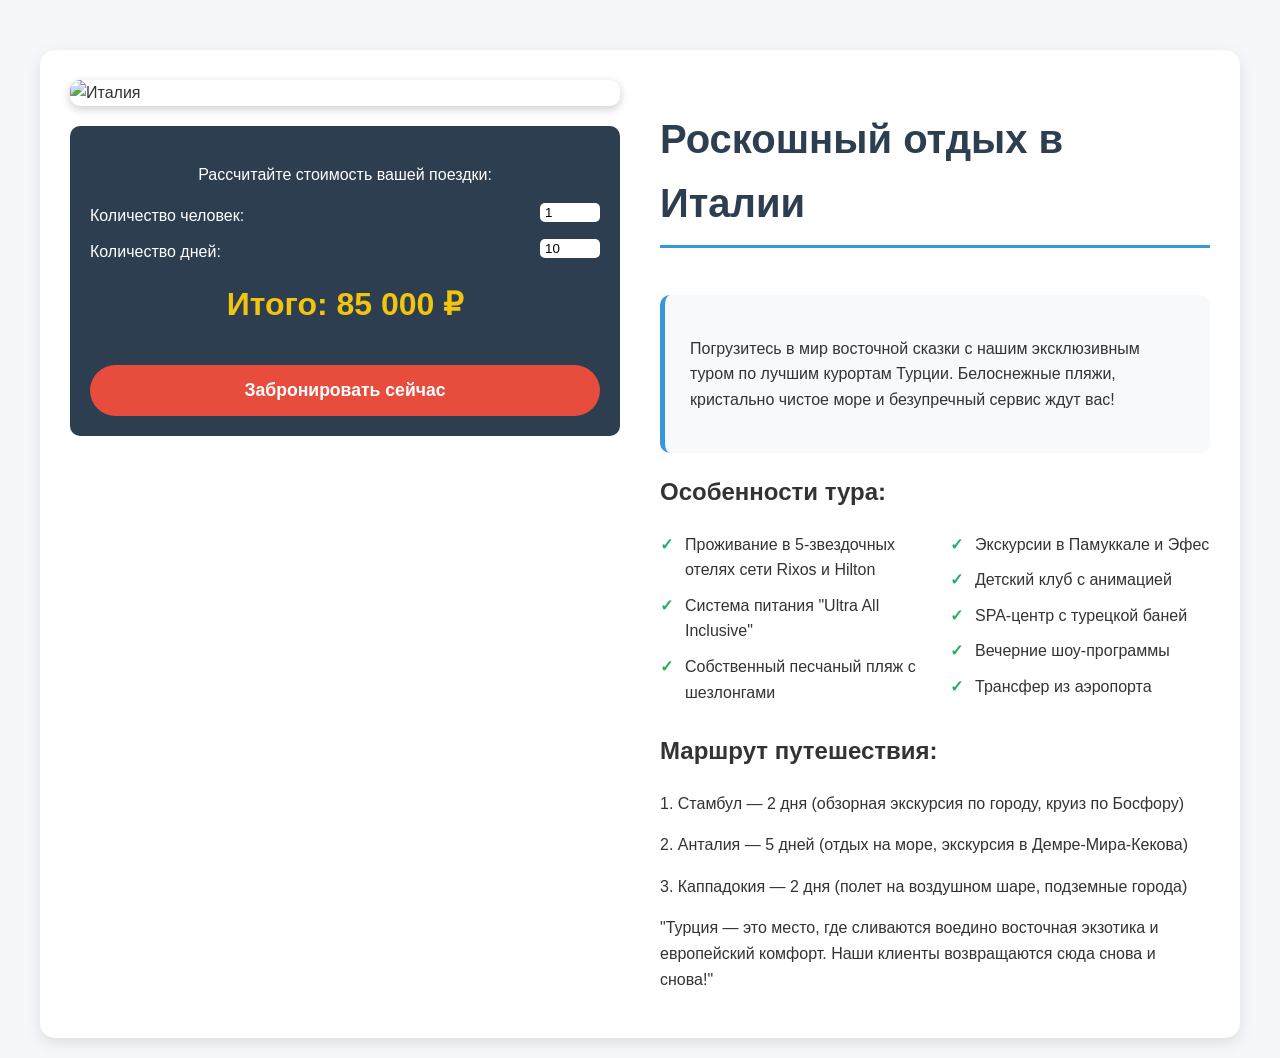
==== index.html @ 200dd564 "Rename continue.html to index.html" ====
<!DOCTYPE html>
<html lang="ru">
<head>
    <meta charset="UTF-8">
    <meta name="viewport" content="width=device-width, initial-scale=1.0">
    <title>Мир Путешествий - Турция</title>
    <link rel="stylesheet" href="photo.css">
</head>
<body>
    <div class="container">
        <div class="photo-block">
            <div class="left-column">
                <div class="photo">
                    <img src="https://avatars.mds.yandex.net/i?id=8371295e917603efcf663c13f57bed16_l-5333965-images-thumbs&n=13" alt="Италия">
                </div>
        
                <div class="price-block">
                    <p>Рассчитайте стоимость вашей поездки:</p>
                    <div class="calc-inputs">
                        <label>Количество человек: 
                            <input type="number" id="people" value="1" min="1">
                        </label>
                        <label>Количество дней: 
                            <input type="number" id="days" value="10" min="1">
                        </label>
                    </div>
                    <div class="price">Итого: <span id="total-price">85 000</span> ₽</div>
                    <p id="discount-info"></p>
                    <button class="btn" id="book-btn">Забронировать сейчас</button>
                </div>
            </div>
        
            <div class="description">
                <h1>Роскошный отдых в Италии</h1>
                
                <div class="highlight">
                    <p>Погрузитесь в мир восточной сказки с нашим эксклюзивным туром по лучшим курортам Турции. 
                    Белоснежные пляжи, кристально чистое море и безупречный сервис ждут вас!</p>
                </div>
                
                <h2>Особенности тура:</h2>
                <ul class="features">
                    <li>Проживание в 5-звездочных отелях сети Rixos и Hilton</li>
                    <li>Система питания "Ultra All Inclusive"</li>
                    <li>Собственный песчаный пляж с шезлонгами</li>
                    <li>Экскурсии в Памуккале и Эфес</li>
                    <li>Детский клуб с анимацией</li>
                    <li>SPA-центр с турецкой баней</li>
                    <li>Вечерние шоу-программы</li>
                    <li>Трансфер из аэропорта</li>
                </ul>
                
                <h2>Маршрут путешествия:</h2>
                <div class="route">
                    <p>1. Стамбул — 2 дня (обзорная экскурсия по городу, круиз по Босфору)</p>
                    <p>2. Анталия — 5 дней (отдых на море, экскурсия в Демре-Мира-Кекова)</p>
                    <p>3. Каппадокия — 2 дня (полет на воздушном шаре, подземные города)</p>
                </div>
                
                <p class="footer-quote">"Турция — это место, где сливаются воедино восточная экзотика и европейский комфорт. Наши клиенты возвращаются сюда снова и снова!"</p>
            </div>
        </div>
    </div>
    <script src="script.js"></script>
</body>
</html>
---- photo.css ----
body {
    font-family: 'Segoe UI', Tahoma, Geneva, Verdana, sans-serif;
    margin: 0;
    padding: 0;
    background-color: #f5f7fa;
    color: #333;
    line-height: 1.6;
}

.container {
    max-width: 1200px;
    margin: 0 auto;
    padding: 20px;
}

.photo-block {
    display: flex;
    flex-wrap: wrap;
    gap: 40px;
    margin-top: 30px;
    background: white;
    border-radius: 15px;
    padding: 30px;
    box-shadow: 0 5px 15px rgba(0,0,0,0.1);
}


.left-column {
    flex: 1;
    min-width: 300px;
    display: flex;
    flex-direction: column;
    gap: 20px;
}

.photo {
    border-radius: 10px;
    overflow: hidden;
    box-shadow: 0 3px 10px rgba(0,0,0,0.2);
}

.photo img {
    width: 100%;
    height: auto;
    display: block;
    transition: transform 0.5s;
}

.photo img:hover {
    transform: scale(1.03);
}


.price-block {
    background: #2c3e50;
    color: white;
    padding: 20px;
    border-radius: 10px;
    text-align: center;
}

.price {
    font-size: 2rem;
    font-weight: bold;
    color: #f1c40f;
    margin: 10px 0;
}

.btn {
    display: inline-block;
    background: #e74c3c;
    color: white;
    padding: 15px 30px;
    border-radius: 50px;
    text-decoration: none;
    font-weight: bold;
    margin-top: 20px;
    transition: all 0.3s;
    border: none;
    cursor: pointer;
    font-size: 1.1rem;
    width: 100%; 
}

.btn:hover {
    background: #c0392b;
    transform: translateY(-3px);
    box-shadow: 0 5px 15px rgba(0,0,0,0.2);
}


.calc-inputs {
    display: flex;
    flex-direction: column;
    gap: 10px;
    margin-bottom: 15px;
    text-align: left;
}

.calc-inputs input {
    width: 50px;
    float: right;
    border-radius: 5px;
    border: none;
    padding: 2px 5px;
}

#discount-info {
    color: #f1c40f;
    font-size: 0.9rem;
    margin-bottom: 10px;
}

.error {
    color: #ff4d4d !important;
}

.description { flex: 1; min-width: 300px; }
h1 { color: #2c3e50; font-size: 2.5rem; border-bottom: 3px solid #3498db; padding-bottom: 10px; display: inline-block; }
.highlight { background-color: #f8f9fa; padding: 25px; border-radius: 10px; margin: 20px 0; border-left: 5px solid #3498db; }
ul.features { columns: 2; column-gap: 30px; list-style: none; padding: 0; }
ul.features li { margin-bottom: 10px; position: relative; padding-left: 25px; }
ul.features li:before { content: "✓"; color: #27ae60; position: absolute; left: 0; font-weight: bold; }
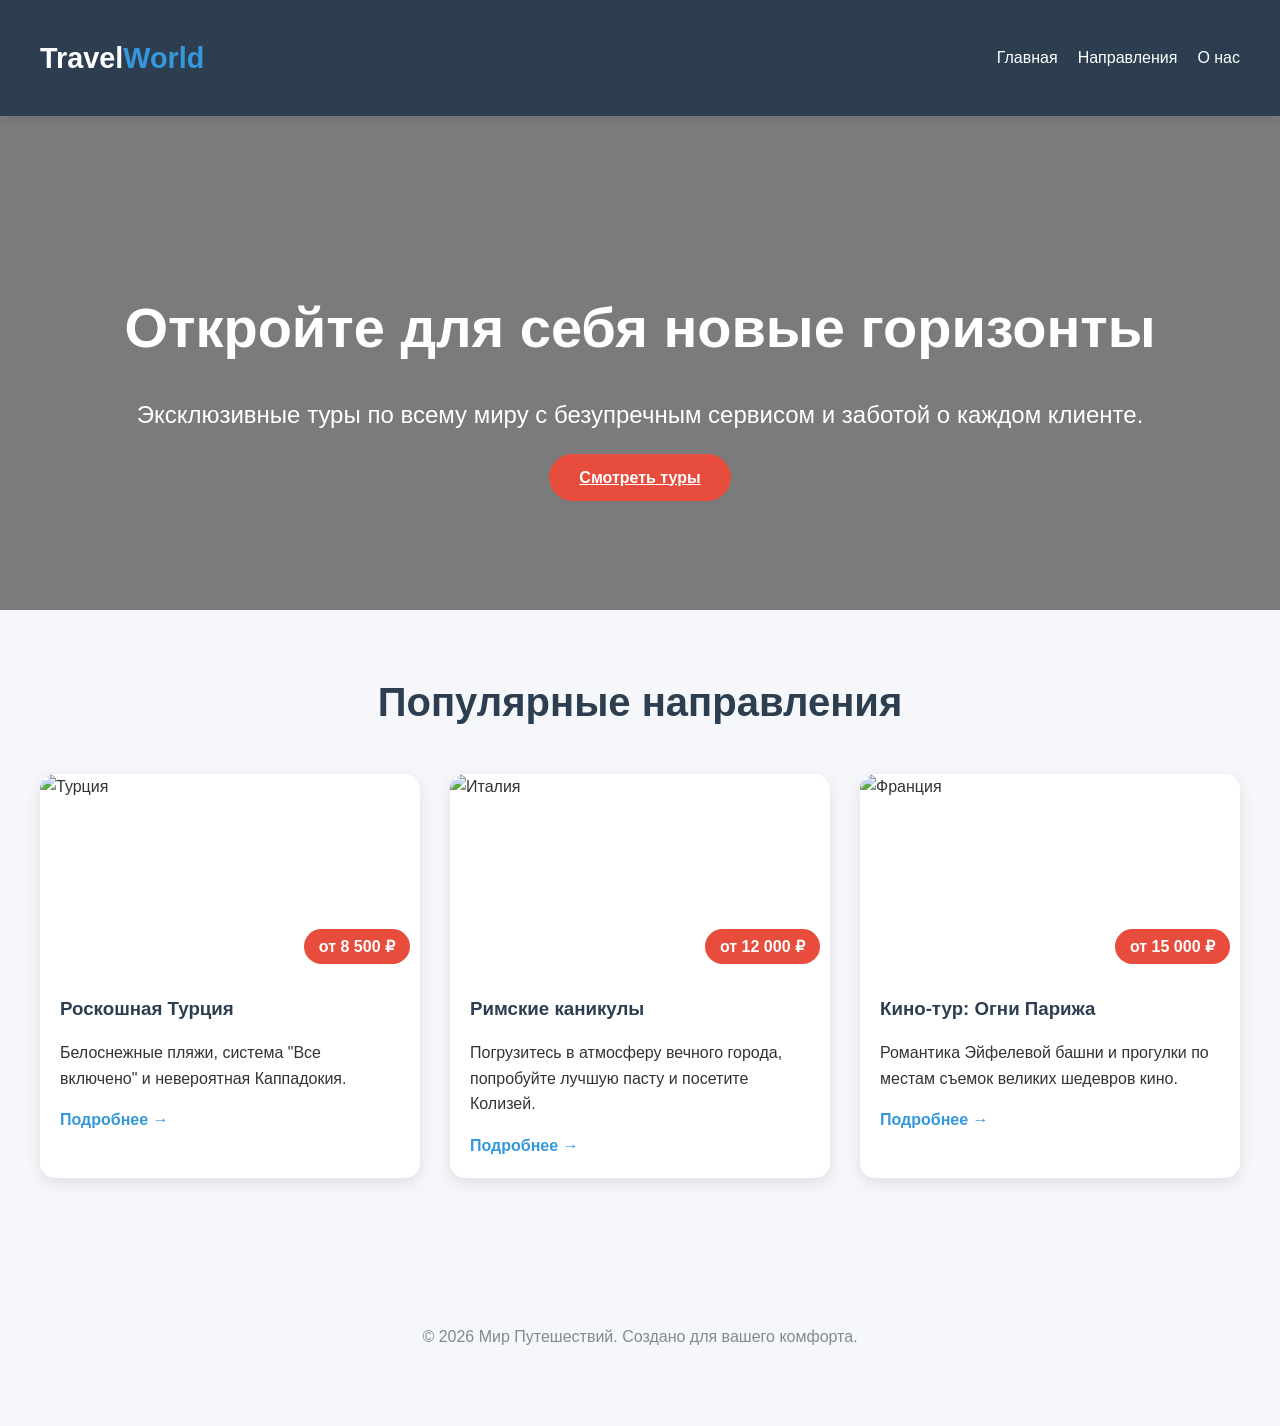
==== commit 6319a65b: "Add files via upload" ====
--- a/index.html
+++ b/index.html
@@ -1,66 +1,83 @@
-<!DOCTYPE html>
-<html lang="ru">
-<head>
-    <meta charset="UTF-8">
-    <meta name="viewport" content="width=device-width, initial-scale=1.0">
-    <title>Мир Путешествий - Турция</title>
-    <link rel="stylesheet" href="photo.css">
-</head>
-<body>
-    <div class="container">
-        <div class="photo-block">
-            <div class="left-column">
-                <div class="photo">
-                    <img src="https://avatars.mds.yandex.net/i?id=8371295e917603efcf663c13f57bed16_l-5333965-images-thumbs&n=13" alt="Италия">
-                </div>
-        
-                <div class="price-block">
-                    <p>Рассчитайте стоимость вашей поездки:</p>
-                    <div class="calc-inputs">
-                        <label>Количество человек: 
-                            <input type="number" id="people" value="1" min="1">
-                        </label>
-                        <label>Количество дней: 
-                            <input type="number" id="days" value="10" min="1">
-                        </label>
-                    </div>
-                    <div class="price">Итого: <span id="total-price">85 000</span> ₽</div>
-                    <p id="discount-info"></p>
-                    <button class="btn" id="book-btn">Забронировать сейчас</button>
-                </div>
-            </div>
-        
-            <div class="description">
-                <h1>Роскошный отдых в Италии</h1>
-                
-                <div class="highlight">
-                    <p>Погрузитесь в мир восточной сказки с нашим эксклюзивным туром по лучшим курортам Турции. 
-                    Белоснежные пляжи, кристально чистое море и безупречный сервис ждут вас!</p>
-                </div>
-                
-                <h2>Особенности тура:</h2>
-                <ul class="features">
-                    <li>Проживание в 5-звездочных отелях сети Rixos и Hilton</li>
-                    <li>Система питания "Ultra All Inclusive"</li>
-                    <li>Собственный песчаный пляж с шезлонгами</li>
-                    <li>Экскурсии в Памуккале и Эфес</li>
-                    <li>Детский клуб с анимацией</li>
-                    <li>SPA-центр с турецкой баней</li>
-                    <li>Вечерние шоу-программы</li>
-                    <li>Трансфер из аэропорта</li>
-                </ul>
-                
-                <h2>Маршрут путешествия:</h2>
-                <div class="route">
-                    <p>1. Стамбул — 2 дня (обзорная экскурсия по городу, круиз по Босфору)</p>
-                    <p>2. Анталия — 5 дней (отдых на море, экскурсия в Демре-Мира-Кекова)</p>
-                    <p>3. Каппадокия — 2 дня (полет на воздушном шаре, подземные города)</p>
-                </div>
-                
-                <p class="footer-quote">"Турция — это место, где сливаются воедино восточная экзотика и европейский комфорт. Наши клиенты возвращаются сюда снова и снова!"</p>
-            </div>
-        </div>
-    </div>
-    <script src="script.js"></script>
-</body>
-</html>
+<!DOCTYPE html>
+<html lang="ru">
+<head>
+    <meta charset="UTF-8">
+    <meta name="viewport" content="width=device-width, initial-scale=1.0">
+    <title>Мир Путешествий - Главная</title>
+    <link rel="stylesheet" href="photo.css">
+</head>
+<body>
+    <header class="main-header">
+        <div class="container">
+            <nav class="navbar">
+                <div class="logo">Travel<span>World</span></div>
+                <ul class="nav-links">
+                    <li><a href="index.html">Главная</a></li>
+                    <li><a href="#">Направления</a></li>
+                    <li><a href="#">О нас</a></li>
+                </ul>
+            </nav>
+        </div>
+    </header>
+
+    <section class="hero">
+        <div class="container">
+            <div class="hero-content">
+                <h1>Откройте для себя новые горизонты</h1>
+                <p>Эксклюзивные туры по всему миру с безупречным сервисом и заботой о каждом клиенте.</p>
+                <a href="#tours" class="btn">Смотреть туры</a>
+            </div>
+        </div>
+    </section>
+
+    <main class="container" id="tours">
+        <h2 class="section-title">Популярные направления</h2>
+        <div class="tour-grid">
+            <!-- Карточка Турции -->
+            <div class="tour-card">
+                <div class="card-img">
+                    <img src="https://avatars.mds.yandex.net/i?id=8371295e917603efcf663c13f57bed16_l-5333965-images-thumbs&n=13" alt="Турция">
+                    <div class="card-price">от 8 500 ₽</div>
+                </div>
+                <div class="card-body">
+                    <h3>Роскошная Турция</h3>
+                    <p>Белоснежные пляжи, система "Все включено" и невероятная Каппадокия.</p>
+                    <a href="continue.html" class="btn-link">Подробнее →</a>
+                </div>
+            </div>
+
+
+            <div class="tour-card">
+                <div class="card-img">
+                    <img src="https://images.unsplash.com/photo-1523906834658-6e24ef2386f9?auto=format&fit=crop&q=80&w=800" alt="Италия">
+                    <div class="card-price">от 12 000 ₽</div>
+                </div>
+                <div class="card-body">
+                    <h3>Римские каникулы</h3>
+                    <p>Погрузитесь в атмосферу вечного города, попробуйте лучшую пасту и посетите Колизей.</p>
+                    <a href="#" class="btn-link">Подробнее →</a>
+                </div>
+            </div>
+
+
+            <div class="tour-card">
+                <div class="card-img">
+                    <img src="https://images.unsplash.com/photo-1502602898657-3e91760cbb34?auto=format&fit=crop&q=80&w=800" alt="Франция">
+                    <div class="card-price">от 15 000 ₽</div>
+                </div>
+                <div class="card-body">
+                    <h3>Кино-тур: Огни Парижа</h3>
+                    <p>Романтика Эйфелевой башни и прогулки по местам съемок великих шедевров кино.</p>
+                    <a href="#" class="btn-link">Подробнее →</a>
+                </div>
+            </div>
+        </div>
+    </main>
+
+    <footer class="main-footer">
+        <div class="container">
+            <p>&copy; 2026 Мир Путешествий. Создано для вашего комфорта.</p>
+        </div>
+    </footer>
+</body>
+</html>
--- a/photo.css
+++ b/photo.css
@@ -1,123 +1,150 @@
-body {
-    font-family: 'Segoe UI', Tahoma, Geneva, Verdana, sans-serif;
-    margin: 0;
-    padding: 0;
-    background-color: #f5f7fa;
-    color: #333;
-    line-height: 1.6;
-}
-
-.container {
-    max-width: 1200px;
-    margin: 0 auto;
-    padding: 20px;
-}
-
-.photo-block {
-    display: flex;
-    flex-wrap: wrap;
-    gap: 40px;
-    margin-top: 30px;
-    background: white;
-    border-radius: 15px;
-    padding: 30px;
-    box-shadow: 0 5px 15px rgba(0,0,0,0.1);
-}
-
-
-.left-column {
-    flex: 1;
-    min-width: 300px;
-    display: flex;
-    flex-direction: column;
-    gap: 20px;
-}
-
-.photo {
-    border-radius: 10px;
-    overflow: hidden;
-    box-shadow: 0 3px 10px rgba(0,0,0,0.2);
-}
-
-.photo img {
-    width: 100%;
-    height: auto;
-    display: block;
-    transition: transform 0.5s;
-}
-
-.photo img:hover {
-    transform: scale(1.03);
-}
-
-
-.price-block {
-    background: #2c3e50;
-    color: white;
-    padding: 20px;
-    border-radius: 10px;
-    text-align: center;
-}
-
-.price {
-    font-size: 2rem;
-    font-weight: bold;
-    color: #f1c40f;
-    margin: 10px 0;
-}
-
-.btn {
-    display: inline-block;
-    background: #e74c3c;
-    color: white;
-    padding: 15px 30px;
-    border-radius: 50px;
-    text-decoration: none;
-    font-weight: bold;
-    margin-top: 20px;
-    transition: all 0.3s;
-    border: none;
-    cursor: pointer;
-    font-size: 1.1rem;
-    width: 100%; 
-}
-
-.btn:hover {
-    background: #c0392b;
-    transform: translateY(-3px);
-    box-shadow: 0 5px 15px rgba(0,0,0,0.2);
-}
-
-
-.calc-inputs {
-    display: flex;
-    flex-direction: column;
-    gap: 10px;
-    margin-bottom: 15px;
-    text-align: left;
-}
-
-.calc-inputs input {
-    width: 50px;
-    float: right;
-    border-radius: 5px;
-    border: none;
-    padding: 2px 5px;
-}
-
-#discount-info {
-    color: #f1c40f;
-    font-size: 0.9rem;
-    margin-bottom: 10px;
-}
-
-.error {
-    color: #ff4d4d !important;
-}
-
-.description { flex: 1; min-width: 300px; }
-h1 { color: #2c3e50; font-size: 2.5rem; border-bottom: 3px solid #3498db; padding-bottom: 10px; display: inline-block; }
-.highlight { background-color: #f8f9fa; padding: 25px; border-radius: 10px; margin: 20px 0; border-left: 5px solid #3498db; }
-ul.features { columns: 2; column-gap: 30px; list-style: none; padding: 0; }
-ul.features li { margin-bottom: 10px; position: relative; padding-left: 25px; }
-ul.features li:before { content: "✓"; color: #27ae60; position: absolute; left: 0; font-weight: bold; }+/* Общие стили */
+body {
+    font-family: 'Segoe UI', Tahoma, Geneva, Verdana, sans-serif;
+    margin: 0;
+    padding: 0;
+    background-color: #f5f7fa;
+    color: #333;
+    line-height: 1.6;
+}
+
+.container {
+    max-width: 1200px;
+    margin: 0 auto;
+    padding: 20px;
+}
+
+/* Шапка сайта */
+.main-header {
+    background: #2c3e50;
+    color: white;
+    padding: 15px 0;
+    box-shadow: 0 2px 10px rgba(0,0,0,0.1);
+}
+
+.navbar {
+    display: flex;
+    justify-content: space-between;
+    align-items: center;
+}
+
+.logo {
+    font-size: 1.8rem;
+    font-weight: bold;
+}
+
+.logo span {
+    color: #3498db;
+}
+
+.nav-links {
+    list-style: none;
+    display: flex;
+    gap: 20px;
+    margin: 0;
+}
+
+.nav-links a {
+    color: white;
+    text-decoration: none;
+    font-weight: 500;
+    transition: color 0.3s;
+}
+
+.nav-links a:hover {
+    color: #3498db;
+}
+
+/* Hero секция на главной */
+.hero {
+    background: linear-gradient(rgba(0,0,0,0.5), rgba(0,0,0,0.5)), url('https://images.unsplash.com/photo-1476514525535-07fb3b4ae5f1?auto=format&fit=crop&q=80&w=1200');
+    background-size: cover;
+    background-position: center;
+    color: white;
+    padding: 100px 0;
+    text-align: center;
+}
+
+.hero h1 { font-size: 3.5rem; margin-bottom: 20px; }
+.hero p { font-size: 1.5rem; margin-bottom: 30px; }
+
+/* Сетка туров */
+.section-title {
+    text-align: center;
+    margin: 40px 0;
+    font-size: 2.5rem;
+    color: #2c3e50;
+}
+
+.tour-grid {
+    display: grid;
+    grid-template-columns: repeat(auto-fit, minmax(300px, 1fr));
+    gap: 30px;
+    margin-bottom: 50px;
+}
+
+.tour-card {
+    background: white;
+    border-radius: 15px;
+    overflow: hidden;
+    box-shadow: 0 5px 15px rgba(0,0,0,0.1);
+    transition: transform 0.3s;
+}
+
+.tour-card:hover { transform: translateY(-10px); }
+
+.card-img { position: relative; height: 200px; }
+.card-img img { width: 100%; height: 100%; object-fit: cover; }
+.card-price {
+    position: absolute;
+    bottom: 10px;
+    right: 10px;
+    background: #e74c3c;
+    color: white;
+    padding: 5px 15px;
+    border-radius: 20px;
+    font-weight: bold;
+}
+
+.card-body { padding: 20px; }
+.card-body h3 { margin: 0 0 10px 0; color: #2c3e50; }
+.btn-link { color: #3498db; text-decoration: none; font-weight: bold; }
+
+/* Стили страницы тура (continue.html) */
+.photo-block {
+    display: flex;
+    flex-wrap: wrap;
+    gap: 40px;
+    margin-top: 30px;
+    background: white;
+    border-radius: 15px;
+    padding: 30px;
+    box-shadow: 0 5px 15px rgba(0,0,0,0.1);
+}
+
+.left-column { flex: 1; min-width: 300px; display: flex; flex-direction: column; gap: 20px; }
+.photo { border-radius: 10px; overflow: hidden; box-shadow: 0 3px 10px rgba(0,0,0,0.2); }
+.photo img { width: 100%; display: block; transition: transform 0.5s; }
+.photo img:hover { transform: scale(1.03); }
+
+.price-block { background: #2c3e50; color: white; padding: 20px; border-radius: 10px; text-align: center; }
+.price { font-size: 2rem; font-weight: bold; color: #f1c40f; margin: 10px 0; }
+.btn { background: #e74c3c; color: white; padding: 15px 30px; border-radius: 50px; border: none; cursor: pointer; font-weight: bold; width: 100%; transition: 0.3s; }
+.btn:hover { background: #c0392b; transform: translateY(-3px); }
+
+.calc-inputs { text-align: left; margin-bottom: 15px; }
+.calc-inputs input { width: 60px; float: right; border-radius: 5px; border: none; padding: 5px; }
+
+.description { flex: 2; min-width: 300px; }
+.highlight { background-color: #f8f9fa; padding: 20px; border-radius: 10px; margin: 20px 0; border-left: 5px solid #3498db; }
+ul.features { columns: 1; list-style: none; padding: 0; }
+ul.features li:before { content: "✓"; color: #27ae60; margin-right: 10px; font-weight: bold; }
+
+/* Отзывы */
+.reviews-section { margin-top: 40px; border-top: 2px solid #eee; padding-top: 20px; }
+.review-form { display: flex; flex-direction: column; gap: 10px; margin-bottom: 30px; }
+.review-form input, .review-form textarea { padding: 10px; border: 1px solid #ddd; border-radius: 5px; font-family: inherit; }
+.btn-small { background: #3498db; color: white; border: none; padding: 10px; border-radius: 5px; cursor: pointer; }
+.review-item { background: #fdfdfd; padding: 15px; border-radius: 8px; margin-bottom: 10px; border: 1px solid #eee; }
+
+.main-footer { text-align: center; padding: 40px 0; color: #7f8c8d; }
